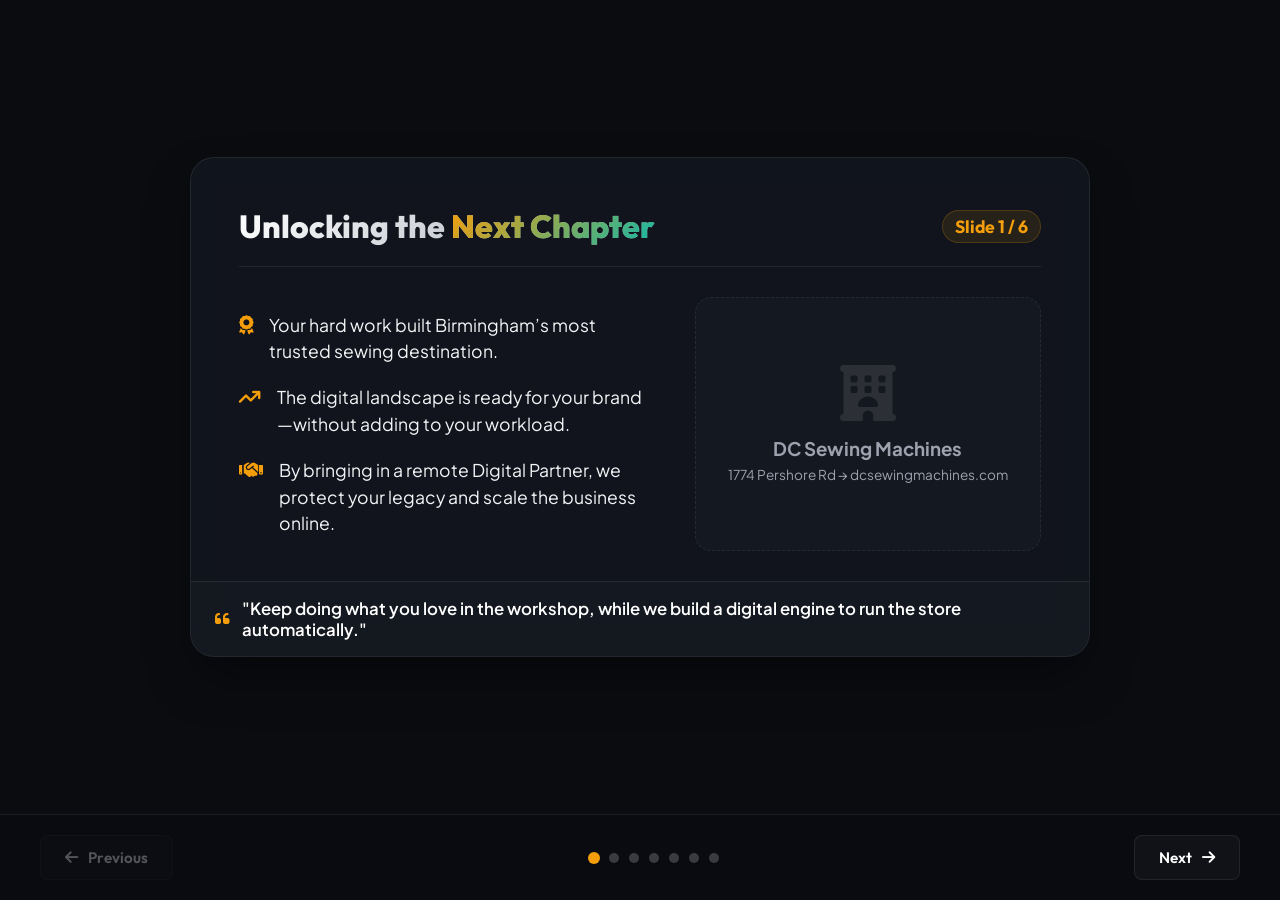
==== slides.html @ 732d87df "Initial commit: DC Sewing Machines digital brand & booking prototype" ====
<!DOCTYPE html>
<html lang="en">
<head>
    <meta charset="UTF-8">
    <meta name="viewport" content="width=device-width, initial-scale=1.0">
    <title>DC Sewing Machines | Retirement Transition Presentation</title>
    <link rel="stylesheet" href="https://cdnjs.cloudflare.com/ajax/libs/font-awesome/6.4.0/css/all.min.css">
    <style>
        @import url('https://fonts.googleapis.com/css2?family=Outfit:wght@300;400;500;600;700;800&family=Plus+Jakarta+Sans:wght@300;400;500;600;700&display=swap');

        :root {
            --bg-dark: #0a0c10;
            --bg-card: rgba(22, 28, 38, 0.6);
            --primary: #f59e0b;
            --secondary: #14b8a6;
            --text-main: #f3f4f6;
            --text-muted: #9ca3af;
            --border-color: rgba(255, 255, 255, 0.08);
            --transition-smooth: all 0.4s cubic-bezier(0.4, 0, 0.2, 1);
        }

        * {
            box-sizing: border-box;
            margin: 0;
            padding: 0;
        }

        body {
            background-color: var(--bg-dark);
            color: var(--text-main);
            font-family: 'Plus Jakarta Sans', sans-serif;
            height: 100vh;
            overflow: hidden;
            display: flex;
            flex-direction: column;
            justify-content: space-between;
        }

        /* Presentation Container */
        .slides-viewport {
            flex-grow: 1;
            display: flex;
            align-items: center;
            justify-content: center;
            position: relative;
            padding: 40px;
        }

        .slide {
            background: var(--bg-card);
            border: 1px solid var(--border-color);
            border-radius: 24px;
            width: 100%;
            max-width: 900px;
            height: 500px;
            padding: 48px;
            display: none;
            flex-direction: column;
            justify-content: space-between;
            box-shadow: 0 25px 50px -12px rgba(0, 0, 0, 0.5);
            backdrop-filter: blur(16px);
            -webkit-backdrop-filter: blur(16px);
            position: absolute;
            opacity: 0;
            transform: scale(0.95);
            transition: var(--transition-smooth);
        }

        .slide.active {
            display: flex;
            opacity: 1;
            transform: scale(1);
            position: relative;
            z-index: 10;
        }

        /* Slide Content Styling */
        .slide-header {
            display: flex;
            justify-content: space-between;
            align-items: center;
            border-bottom: 1px solid var(--border-color);
            padding-bottom: 20px;
        }

        .slide-header h2 {
            font-family: 'Outfit', sans-serif;
            font-size: 2rem;
            font-weight: 800;
            background: linear-gradient(135deg, #fff 0%, var(--text-muted) 100%);
            -webkit-background-clip: text;
            -webkit-text-fill-color: transparent;
        }

        .slide-header h2 span {
            background: linear-gradient(135deg, var(--primary) 0%, var(--secondary) 100%);
            -webkit-background-clip: text;
            -webkit-text-fill-color: transparent;
        }

        .slide-num {
            font-family: 'Outfit', sans-serif;
            font-size: 1.1rem;
            color: var(--primary);
            font-weight: 700;
            background: rgba(245, 158, 11, 0.1);
            padding: 4px 12px;
            border-radius: 100px;
            border: 1px solid rgba(245, 158, 11, 0.2);
        }

        .slide-body {
            display: grid;
            grid-template-columns: 1.2fr 1fr;
            gap: 40px;
            align-items: center;
            flex-grow: 1;
            padding: 30px 0;
        }

        .slide-body.full-width {
            grid-template-columns: 1fr;
        }

        .slide-bullets {
            list-style: none;
            display: flex;
            flex-direction: column;
            gap: 20px;
        }

        .slide-bullets li {
            font-size: 1.1rem;
            color: var(--text-main);
            display: flex;
            align-items: flex-start;
            gap: 16px;
            line-height: 1.5;
        }

        .slide-bullets i {
            color: var(--primary);
            font-size: 1.2rem;
            margin-top: 4px;
        }

        .slide-bullets.teal-accent i {
            color: var(--secondary);
        }

        .slide-visual {
            background: rgba(255, 255, 255, 0.02);
            border: 1px dashed var(--border-color);
            border-radius: 16px;
            height: 100%;
            min-height: 220px;
            display: flex;
            flex-direction: column;
            align-items: center;
            justify-content: center;
            text-align: center;
            padding: 24px;
            color: var(--text-muted);
        }

        .slide-visual i {
            font-size: 3.5rem;
            color: rgba(255, 255, 255, 0.1);
            margin-bottom: 16px;
        }

        .slide-footer {
            background: rgba(255, 255, 255, 0.02);
            border-top: 1px solid var(--border-color);
            padding: 16px 24px;
            margin: 0 -48px -48px -48px;
            border-bottom-left-radius: 24px;
            border-bottom-right-radius: 24px;
            font-size: 1.05rem;
            font-weight: 600;
            color: #fff;
            display: flex;
            align-items: center;
            gap: 12px;
        }

        .slide-footer i {
            color: var(--primary);
        }

        /* Controls Area */
        .controls-bar {
            background: rgba(10, 12, 16, 0.9);
            border-top: 1px solid var(--border-color);
            padding: 20px 40px;
            display: flex;
            justify-content: space-between;
            align-items: center;
        }

        .btn-control {
            background: rgba(255, 255, 255, 0.03);
            border: 1px solid var(--border-color);
            color: #fff;
            padding: 12px 24px;
            border-radius: 8px;
            cursor: pointer;
            font-family: 'Outfit', sans-serif;
            font-weight: 600;
            font-size: 0.95rem;
            display: flex;
            align-items: center;
            gap: 10px;
            transition: var(--transition-smooth);
        }

        .btn-control:hover:not(:disabled) {
            background: rgba(255, 255, 255, 0.08);
            border-color: var(--border-hover);
        }

        .btn-control:disabled {
            opacity: 0.3;
            cursor: not-allowed;
        }

        .slide-dots {
            display: flex;
            gap: 10px;
        }

        .dot {
            width: 10px;
            height: 10px;
            border-radius: 50%;
            background: rgba(255, 255, 255, 0.2);
            cursor: pointer;
            transition: var(--transition-smooth);
        }

        .dot.active {
            background: var(--primary);
            transform: scale(1.2);
        }
    </style>
</head>
<body>

    <!-- Slides Viewport -->
    <div class="slides-viewport">

        <!-- Slide 1 -->
        <div class="slide active" id="slide-1">
            <div class="slide-header">
                <h2>Unlocking the <span>Next Chapter</span></h2>
                <div class="slide-num">Slide 1 / 6</div>
            </div>
            <div class="slide-body">
                <ul class="slide-bullets">
                    <li><i class="fa-solid fa-award"></i> Your hard work built Birmingham’s most trusted sewing destination.</li>
                    <li><i class="fa-solid fa-arrow-trend-up"></i> The digital landscape is ready for your brand—without adding to your workload.</li>
                    <li><i class="fa-solid fa-handshake"></i> By bringing in a remote Digital Partner, we protect your legacy and scale the business online.</li>
                </ul>
                <div class="slide-visual">
                    <i class="fa-solid fa-hotel"></i>
                    <h3>DC Sewing Machines</h3>
                    <p style="font-size:0.85rem;margin-top:6px;">1774 Pershore Rd &rarr; dcsewingmachines.com</p>
                </div>
            </div>
            <div class="slide-footer">
                <i class="fa-solid fa-quote-left"></i> "Keep doing what you love in the workshop, while we build a digital engine to run the store automatically."
            </div>
        </div>

        <!-- Slide 2 -->
        <div class="slide" id="slide-2">
            <div class="slide-header">
                <h2>The Partnership: <span>Decoupling Assets</span></h2>
                <div class="slide-num">Slide 2 / 6</div>
            </div>
            <div class="slide-body">
                <ul class="slide-bullets teal-accent">
                    <li><i class="fa-solid fa-building-circle-check"></i> You own two valuable assets: a prime piece of Birmingham real estate and a highly recognized brand.</li>
                    <li><i class="fa-solid fa-laptop-house"></i> Our remote partnership manages the digital storefront, dropshipping, and marketing.</li>
                    <li><i class="fa-solid fa-money-bill-transfer"></i> You maintain complete ownership of your property and workshop. **No rent or overhead liabilities for us to charge you.**</li>
                </ul>
                <div class="slide-visual">
                    <i class="fa-solid fa-cubes"></i>
                    <h3>Asset Separation</h3>
                    <p style="font-size:0.85rem;margin-top:6px;">Physical Property (Workshop) | Digital Platform (Managed Remotely)</p>
                </div>
            </div>
            <div class="slide-footer">
                <i class="fa-solid fa-quote-left"></i> "We run the technology remotely; you keep your workshop and building. A true risk-free partnership."
            </div>
        </div>

        <!-- Slide 3 -->
        <div class="slide" id="slide-3">
            <div class="slide-header">
                <h2>The Workshop: <span>Focus on Craft</span></h2>
                <div class="slide-num">Slide 3 / 6</div>
            </div>
            <div class="slide-body">
                <ul class="slide-bullets">
                    <li><i class="fa-solid fa-face-smile-beam"></i> Close the storefront counter to walk-in retail shoppers to eliminate daily retail stress.</li>
                    <li><i class="fa-solid fa-screwdriver-wrench"></i> The ground floor remains your private, quiet workshop hub for machinery service.</li>
                    <li><i class="fa-solid fa-truck-ramp-box"></i> Customers book repairs online and drop off machines in a secure lobby locker, sending jobs straight to your bench.</li>
                </ul>
                <div class="slide-visual">
                    <i class="fa-solid fa-house-chimney-window"></i>
                    <h3>1774 Pershore Rd</h3>
                    <p style="font-size:0.85rem;margin-top:6px;">Ground: Private Workshop<br>Upper: Tenanted Residential Flat</p>
                </div>
            </div>
            <div class="slide-footer">
                <i class="fa-solid fa-quote-left"></i> "No more standing behind a retail counter. Focus 100% on repairs and servicing on your own terms."
            </div>
        </div>

        <!-- Slide 4 -->
        <div class="slide" id="slide-4">
            <div class="slide-header">
                <h2>The E-Commerce: <span>Remote Revenue Share</span></h2>
                <div class="slide-num">Slide 4 / 6</div>
            </div>
            <div class="slide-body">
                <ul class="slide-bullets teal-accent">
                    <li><i class="fa-solid fa-share-nodes"></i> We rebuild and manage the e-commerce store remotely, routing machine orders directly to UK distributors.</li>
                    <li><i class="fa-solid fa-box-open"></i> Spare parts are packaged into high-margin kits managed by a 3rd-party logistics warehouse.</li>
                    <li><i class="fa-solid fa-wallet"></i> We split online net profits **50/50**, generating passive income from your brand.</li>
                </ul>
                <div class="slide-visual">
                    <i class="fa-solid fa-robot"></i>
                    <h3>Digital Platforms</h3>
                    <p style="font-size:0.85rem;margin-top:6px;">Online Store &rarr; Direct Dropship / 3PL Dispatch &rarr; 50/50 Revenue Split</p>
                </div>
            </div>
            <div class="slide-footer">
                <i class="fa-solid fa-quote-left"></i> "Your website makes sales and handles fulfillment automatically, sending half the profits straight to you."
            </div>
        </div>

        <!-- Slide 5 -->
        <div class="slide" id="slide-5">
            <div class="slide-header">
                <h2>Digital Asset <span>Launch Schedule</span></h2>
                <div class="slide-num">Slide 5 / 7</div>
            </div>
            <div class="slide-body">
                <ul class="slide-bullets">
                    <li><i class="fa-solid fa-file-pdf"></i> **Days 1–30 (Audit & Digitise):** Convert your best-selling physical pattern sheets into print-at-home digital PDFs.</li>
                    <li><i class="fa-solid fa-video"></i> **Days 31–60 (Filming & Integration):** Film high-yield repair masterclasses at the workbench during advisory hours and load them onto Stan Store/Shopify.</li>
                    <li><i class="fa-solid fa-users"></i> **Days 61–90 (Pre-sales & Community):** Launch pre-sales for the recurring monthly digital community (*The Pershore Club*).</li>
                </ul>
                <div class="slide-visual">
                    <i class="fa-solid fa-cloud-arrow-down"></i>
                    <h3>Digital Products</h3>
                    <p style="font-size:0.85rem;margin-top:6px;">100% Profit Margin Assets<br>Create Once, Sell Indefinitely</p>
                </div>
            </div>
            <div class="slide-footer">
                <i class="fa-solid fa-quote-left"></i> "Create high-margin digital products once, sell them forever at 100% profit margin."
            </div>
        </div>

        <!-- Slide 6 -->
        <div class="slide" id="slide-6">
            <div class="slide-header">
                <h2>The <span>6-Hour</span> Technical Director Role</h2>
                <div class="slide-num">Slide 6 / 7</div>
            </div>
            <div class="slide-body">
                <ul class="slide-bullets">
                    <li><i class="fa-solid fa-wheelchair-active"></i> No more exhausting 8-hour days running a shop counter.</li>
                    <li><i class="fa-solid fa-user-tie"></i> Act as "Technical Director": guide junior technicians and consult on complex repairs.</li>
                    <li><i class="fa-solid fa-brain"></i> Contribute your technical insights to train our online support assistant, preserving your expertise.</li>
                </ul>
                <div class="slide-visual">
                    <i class="fa-solid fa-graduation-cap"></i>
                    <h3>Technical Director</h3>
                    <p style="font-size:0.85rem;margin-top:6px;">6 Hours / Week Max<br>Consulting & Technician Supervision Only</p>
                </div>
            </div>
            <div class="slide-footer">
                <i class="fa-solid fa-quote-left"></i> "We want your engineering expertise, not your physical labor. Work on your schedule, up to 6 hours a week."
            </div>
        </div>

        <!-- Slide 7 -->
        <div class="slide" id="slide-7">
            <div class="slide-header">
                <h2>The <span>Roadmap & Property Exit</span></h2>
                <div class="slide-num">Slide 7 / 7</div>
            </div>
            <div class="slide-body">
                <ul class="slide-bullets teal-accent">
                    <li><i class="fa-solid fa-signature"></i> **Transition (Day 1-90):** Sign JV, run clearance sale, digitize patterns, record workbench video courses, and launch Shopify/Stan Store.</li>
                    <li><i class="fa-solid fa-chart-line"></i> **Stabilization (Day 91-180):** Prove digital volume and document property yields (commercial + upper flat).</li>
                    <li><i class="fa-solid fa-house-laptop"></i> **Eventual Property Sale:**
                        <br>&bull; *Scenario A (Tenant wanted):* Workshop signs a leaseback to guarantee a turnkey commercial yield for buyers.
                        <br>&bull; *Scenario B (Vacant wanted):* Wind down workshop & pivot 100% to our remote mobile tech network (zero physical footprint).</li>
                </ul>
                <div class="slide-visual">
                    <i class="fa-solid fa-timeline"></i>
                    <h3>Post-90-Day Exit</h3>
                    <p style="font-size:0.85rem;margin-top:6px;">90-Day Setup &rarr; 180-Day Stabilization &rarr; Property Sale Exit</p>
                </div>
            </div>
            <div class="slide-footer">
                <i class="fa-solid fa-quote-left"></i> "A clear transition roadmap that supports your lifestyle now, while maximizing your property sale value later."
            </div>
        </div>

    </div>

    <!-- Controls Bar -->
    <div class="controls-bar">
        <button class="btn-control" id="prev-btn" disabled><i class="fa-solid fa-arrow-left"></i> Previous</button>
        
        <div class="slide-dots">
            <span class="dot active" onclick="goToSlide(1)"></span>
            <span class="dot" onclick="goToSlide(2)"></span>
            <span class="dot" onclick="goToSlide(3)"></span>
            <span class="dot" onclick="goToSlide(4)"></span>
            <span class="dot" onclick="goToSlide(5)"></span>
            <span class="dot" onclick="goToSlide(6)"></span>
            <span class="dot" onclick="goToSlide(7)"></span>
        </div>

        <button class="btn-control" id="next-btn">Next <i class="fa-solid fa-arrow-right"></i></button>
    </div>

    <script>
        let currentSlide = 1;
        const totalSlides = 7;
        
        const prevBtn = document.getElementById('prev-btn');
        const nextBtn = document.getElementById('next-btn');
        const dots = document.querySelectorAll('.dot');
        const slides = document.querySelectorAll('.slide');

        function updateSlideVisibility() {
            slides.forEach(slide => slide.classList.remove('active'));
            dots.forEach(dot => dot.classList.remove('active'));
            
            document.getElementById(`slide-${currentSlide}`).classList.add('active');
            dots[currentSlide - 1].classList.add('active');

            // Button states
            prevBtn.disabled = currentSlide === 1;
            
            if (currentSlide === totalSlides) {
                nextBtn.innerHTML = `Finish <i class="fa-solid fa-check"></i>`;
            } else {
                nextBtn.innerHTML = `Next <i class="fa-solid fa-arrow-right"></i>`;
            }
        }

        function goToSlide(n) {
            currentSlide = n;
            updateSlideVisibility();
        }

        prevBtn.addEventListener('click', () => {
            if (currentSlide > 1) {
                currentSlide--;
                updateSlideVisibility();
            }
        });

        nextBtn.addEventListener('click', () => {
            if (currentSlide < totalSlides) {
                currentSlide++;
                updateSlideVisibility();
            } else {
                alert("You've reached the end of the presentation pitch! Propose these terms to the owner to lock in the zero-cash takeover.");
            }
        });

        // Keypress navigation support
        document.addEventListener('keydown', (e) => {
            if (e.key === 'ArrowRight' || e.key === 'Space') {
                if (currentSlide < totalSlides) {
                    currentSlide++;
                    updateSlideVisibility();
                }
            } else if (e.key === 'ArrowLeft') {
                if (currentSlide > 1) {
                    currentSlide--;
                    updateSlideVisibility();
                }
            }
        });
    </script>
</body>
</html>
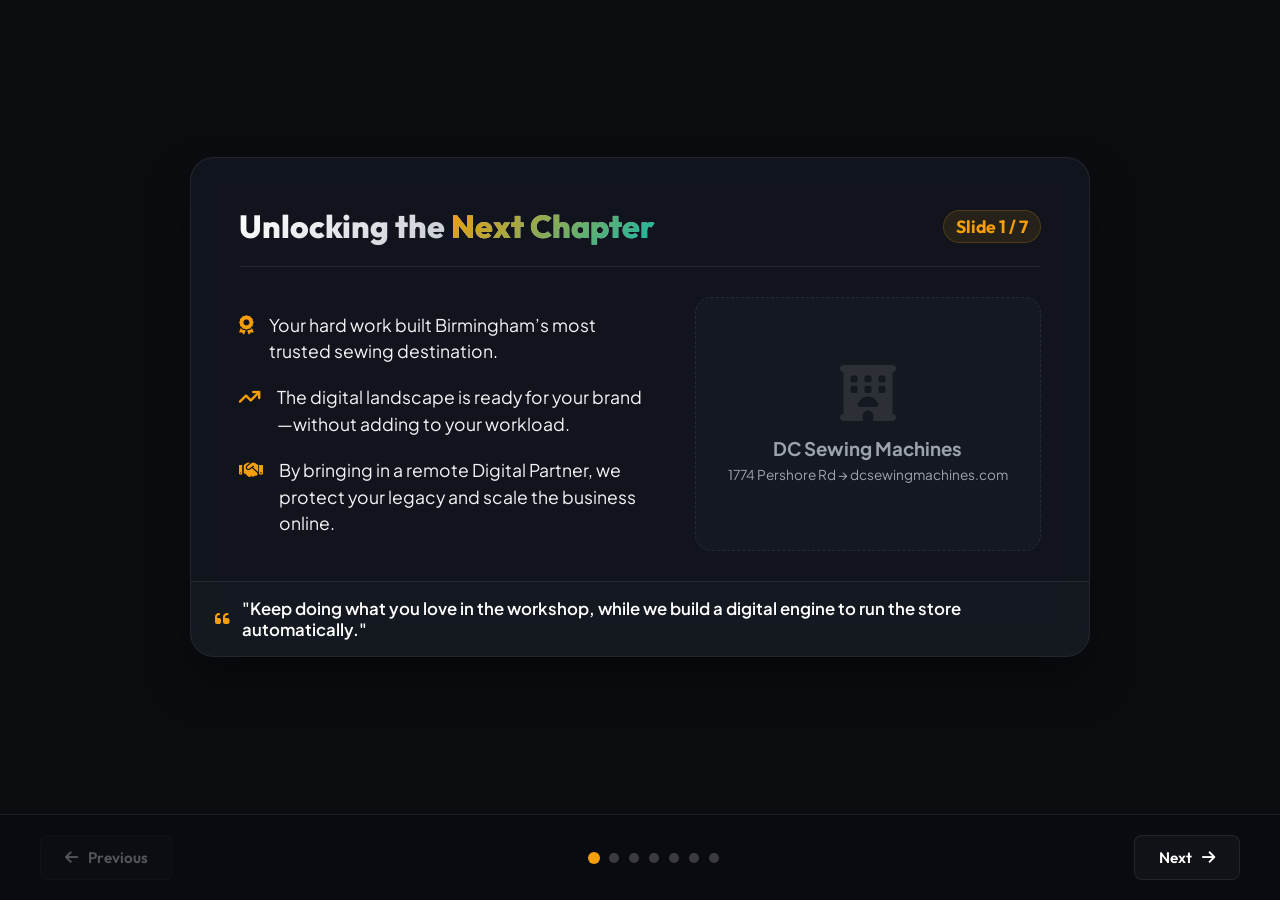
==== commit 2be7c6bb: "Update pitch deck to remove hardcoded splits and prioritize 3rd-party repair network" ====
--- a/slides.html
+++ b/slides.html
@@ -242,6 +242,106 @@
             background: var(--primary);
             transform: scale(1.2);
         }
+
+        /* --- Responsive Design (Mobile Friendliness) --- */
+        @media (max-width: 768px) {
+            body {
+                height: auto;
+                min-height: 100vh;
+                overflow-y: auto;
+            }
+
+            .slides-viewport {
+                padding: 16px;
+                align-items: flex-start;
+                min-height: calc(100vh - 80px);
+            }
+
+            .slide {
+                height: auto;
+                min-height: auto;
+                padding: 24px;
+                border-radius: 16px;
+                position: relative;
+                display: none;
+                opacity: 1;
+                transform: none;
+            }
+
+            .slide.active {
+                display: flex;
+            }
+
+            .slide-header {
+                padding-bottom: 12px;
+                gap: 10px;
+                flex-wrap: wrap;
+            }
+
+            .slide-header h2 {
+                font-size: 1.4rem;
+            }
+
+            .slide-num {
+                font-size: 0.9rem;
+                padding: 2px 8px;
+            }
+
+            .slide-body {
+                grid-template-columns: 1fr;
+                gap: 20px;
+                padding: 16px 0;
+            }
+
+            .slide-bullets {
+                gap: 12px;
+            }
+
+            .slide-bullets li {
+                font-size: 0.95rem;
+                gap: 10px;
+            }
+
+            .slide-visual {
+                min-height: auto;
+                padding: 16px;
+            }
+
+            .slide-visual i {
+                font-size: 2.2rem;
+                margin-bottom: 8px;
+            }
+
+            .slide-footer {
+                margin: 20px -24px -24px -24px;
+                padding: 16px;
+                font-size: 0.9rem;
+                border-bottom-left-radius: 16px;
+                border-bottom-right-radius: 16px;
+            }
+
+            .controls-bar {
+                padding: 16px 20px;
+                position: sticky;
+                bottom: 0;
+                width: 100%;
+                z-index: 100;
+            }
+
+            .btn-control {
+                padding: 8px 16px;
+                font-size: 0.85rem;
+            }
+
+            .slide-dots {
+                gap: 6px;
+            }
+
+            .dot {
+                width: 8px;
+                height: 8px;
+            }
+        }
     </style>
 </head>
 <body>
@@ -253,7 +353,7 @@
         <div class="slide active" id="slide-1">
             <div class="slide-header">
                 <h2>Unlocking the <span>Next Chapter</span></h2>
-                <div class="slide-num">Slide 1 / 6</div>
+                <div class="slide-num">Slide 1 / 7</div>
             </div>
             <div class="slide-body">
                 <ul class="slide-bullets">
@@ -276,7 +376,7 @@
         <div class="slide" id="slide-2">
             <div class="slide-header">
                 <h2>The Partnership: <span>Decoupling Assets</span></h2>
-                <div class="slide-num">Slide 2 / 6</div>
+                <div class="slide-num">Slide 2 / 7</div>
             </div>
             <div class="slide-body">
                 <ul class="slide-bullets teal-accent">
@@ -299,7 +399,7 @@
         <div class="slide" id="slide-3">
             <div class="slide-header">
                 <h2>The Workshop: <span>Focus on Craft</span></h2>
-                <div class="slide-num">Slide 3 / 6</div>
+                <div class="slide-num">Slide 3 / 7</div>
             </div>
             <div class="slide-body">
                 <ul class="slide-bullets">
@@ -322,22 +422,22 @@
         <div class="slide" id="slide-4">
             <div class="slide-header">
                 <h2>The E-Commerce: <span>Remote Revenue Share</span></h2>
-                <div class="slide-num">Slide 4 / 6</div>
+                <div class="slide-num">Slide 4 / 7</div>
             </div>
             <div class="slide-body">
                 <ul class="slide-bullets teal-accent">
                     <li><i class="fa-solid fa-share-nodes"></i> We rebuild and manage the e-commerce store remotely, routing machine orders directly to UK distributors.</li>
                     <li><i class="fa-solid fa-box-open"></i> Spare parts are packaged into high-margin kits managed by a 3rd-party logistics warehouse.</li>
-                    <li><i class="fa-solid fa-wallet"></i> We split online net profits **50/50**, generating passive income from your brand.</li>
+                    <li><i class="fa-solid fa-wallet"></i> We share online net profits, generating passive income from your brand (final terms decided by you).</li>
                 </ul>
                 <div class="slide-visual">
                     <i class="fa-solid fa-robot"></i>
                     <h3>Digital Platforms</h3>
-                    <p style="font-size:0.85rem;margin-top:6px;">Online Store &rarr; Direct Dropship / 3PL Dispatch &rarr; 50/50 Revenue Split</p>
-                </div>
-            </div>
-            <div class="slide-footer">
-                <i class="fa-solid fa-quote-left"></i> "Your website makes sales and handles fulfillment automatically, sending half the profits straight to you."
+                    <p style="font-size:0.85rem;margin-top:6px;">Online Store &rarr; Direct Dropship / 3PL Dispatch &rarr; Revenue Share Split</p>
+                </div>
+            </div>
+            <div class="slide-footer">
+                <i class="fa-solid fa-quote-left"></i> "Your website makes sales and handles fulfilment automatically, sharing the profits straight to you."
             </div>
         </div>
 
